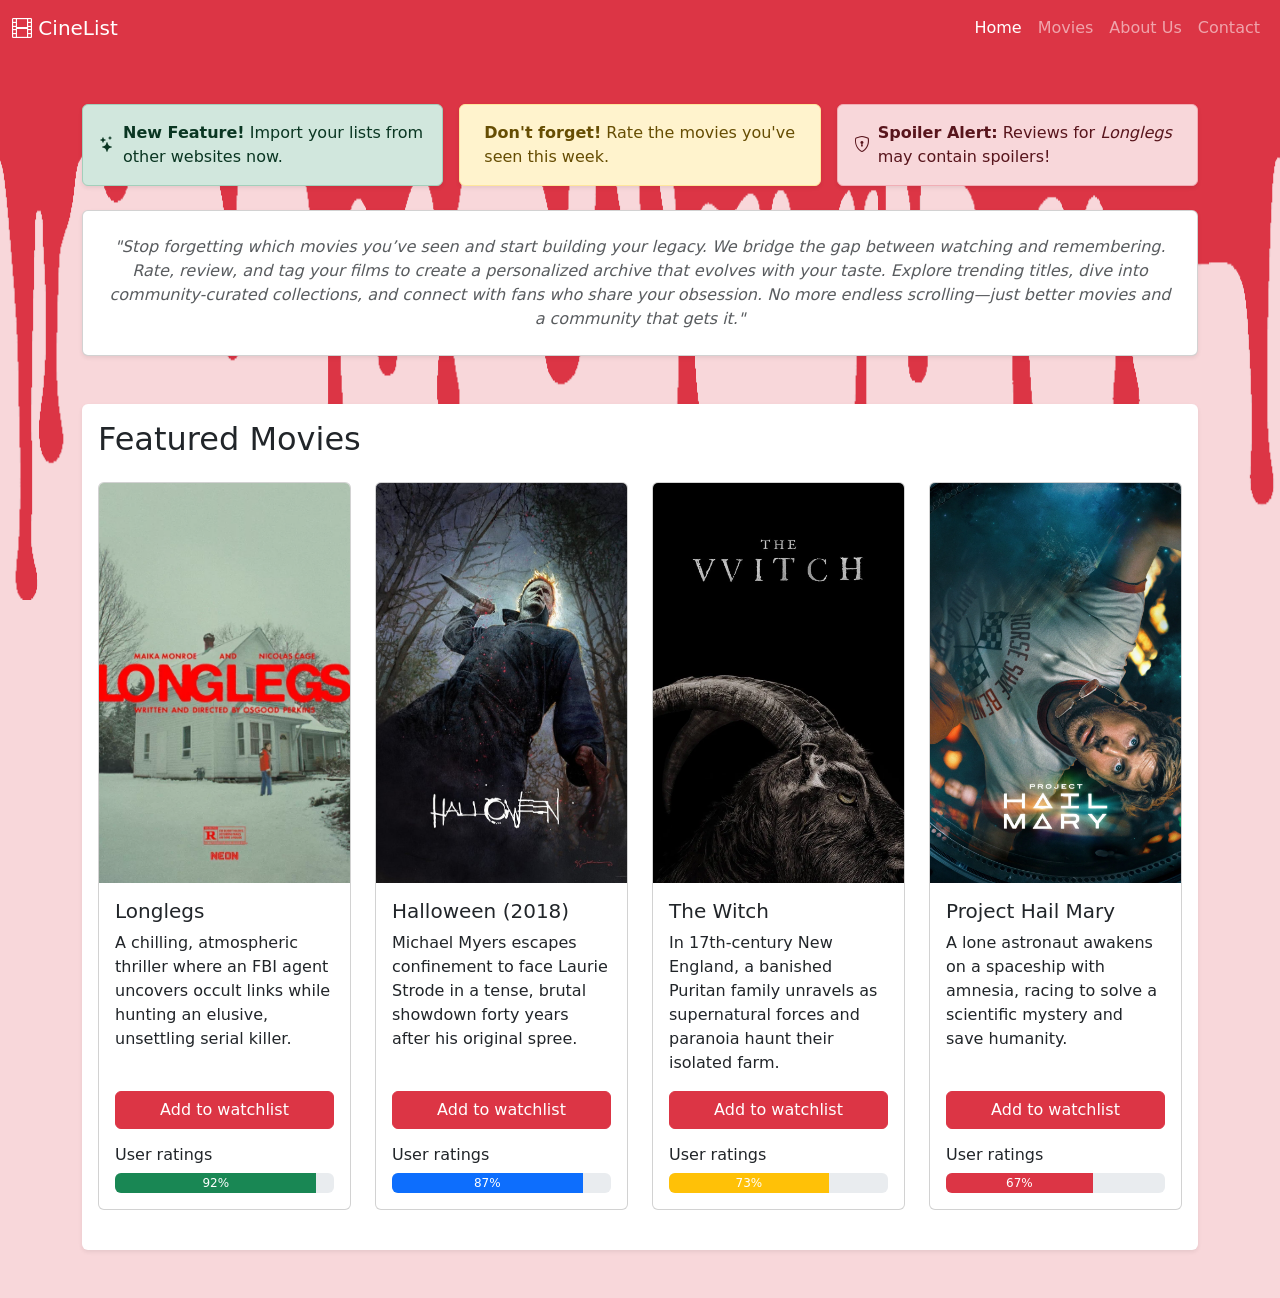
==== index.html @ 08bfcba6 "#" ====
<!DOCTYPE html>
<html lang="en">

<head>
    <meta charset="UTF-8">
    <meta name="viewport" content="width=device-width, initial-scale=1.0">
    <title>CineList - Boostrap Project</title>
    <link href="https://cdn.jsdelivr.net/npm/bootstrap@5.3.3/dist/css/bootstrap.min.css" rel="stylesheet">
    <link rel="stylesheet" href="https://cdn.jsdelivr.net/npm/bootstrap-icons@1.11.3/font/bootstrap-icons.min.css">
    <link rel="stylesheet" href="styles/styles.css">
    <link rel="icon" href="images/icon.png">
</head>

<body>
    <nav class="navbar navbar-expand-lg navbar-dark bg-danger">
        <div class="container-fluid">
            <a class="navbar-brand" href="#"><i class="bi bi-film"></i> CineList</a>
            <button class="navbar-toggler" type="button" data-bs-toggle="collapse" data-bs-target="#navbarNav">
                <span class="navbar-toggler-icon"></span>
            </button>
            <div class="collapse navbar-collapse" id="navbarNav">
                <ul class="navbar-nav ms-auto">
                    <li class="nav-item"><a class="nav-link active" href="index.html">Home</a></li>
                    <li class="nav-item"><a class="nav-link" href="services.html">Movies</a></li>
                    <li class="nav-item"><a class="nav-link" href="aboutus.html">About Us</a></li>
                    <li class="nav-item"><a class="nav-link" href="contact.html">Contact</a></li>
                </ul>
            </div>
        </div>
    </nav>

    <div class="container my-5">
        <div class="row g-3 mb-4">
            <div class="col-12 col-md-4">
                <div class="alert alert-success m-0 shadow-sm d-flex align-items-center" role="alert">
                    <i class="bi bi-stars me-2"></i>
                    <div>
                        <strong>New Feature!</strong> Import your lists from other websites now.
                    </div>
                </div>
            </div>

            <div class="col-12 col-md-4">
                <div class="alert alert-warning m-0 shadow-sm d-flex align-items-center" role="alert">
                    <i class="bi bi-Exclamation-circle me-2"></i>
                    <div>
                        <strong>Don't forget!</strong> Rate the movies you've seen this week.
                    </div>
                </div>
            </div>

            <div class="col-12 col-md-4">
                <div class="alert alert-danger m-0 shadow-sm d-flex align-items-center" role="alert">
                    <i class="bi bi-shield-lock me-2"></i>
                    <div>
                        <strong>Spoiler Alert:</strong> Reviews for <em>Longlegs</em> may contain spoilers!
                    </div>
                </div>
            </div>
        </div>

        <div class="card mb-5 shadow-sm">
            <div class="card-body p-4">
                <p class="card-text text-center text-muted">
                    <i>"Stop forgetting which movies you’ve seen and start building your legacy. We bridge the gap
                        between
                        watching and remembering. Rate, review, and tag your films to create a personalized archive that
                        evolves
                        with your taste. Explore trending titles, dive into community-curated collections, and connect
                        with
                        fans who share your obsession. No more endless scrolling—just better movies and a community that
                        gets it."</i>
                </p>
            </div>
        </div>

        <div class="card shadow-sm border-0">
            <div class="card-body">
                <h2 class="mb-4">Featured Movies</h2>
                <div class="row">

                    <div class="col-12 col-sm-6 col-xl-3 d-flex align-items-stretch">
                        <div class="card mb-4 w-100">
                            <img src="images/movie1.png" class="card-img-top" alt="Longlegs"
                                style="height: 400px; object-fit: cover;">
                            <div class="card-body d-flex flex-column">
                                <h5 class="card-title">Longlegs</h5>
                                <p class="card-text flex-grow-1">A chilling, atmospheric thriller where an FBI agent
                                    uncovers occult links while hunting an elusive, unsettling serial killer.</p>
                                <a href="#" class="btn btn-danger w-100 mb-3">Add to watchlist</a>
                                <h6>User ratings</h6>
                                <div class="progress" style="height: 20px;">
                                    <div class="progress-bar bg-success" style="width: 92%">92%</div>
                                </div>
                            </div>
                        </div>
                    </div>

                    <div class="col-12 col-sm-6 col-xl-3 d-flex align-items-stretch">
                        <div class="card mb-4 w-100">
                            <img src="images/movie3.png" class="card-img-top" alt="Halloween"
                                style="height: 400px; object-fit: cover;">
                            <div class="card-body d-flex flex-column">
                                <h5 class="card-title">Halloween (2018)</h5>
                                <p class="card-text flex-grow-1">Michael Myers escapes confinement to face Laurie Strode
                                    in a tense, brutal showdown forty years after his original spree.</p>
                                <a href="#" class="btn btn-danger w-100 mb-3">Add to watchlist</a>
                                <h6>User ratings</h6>
                                <div class="progress" style="height: 20px;">
                                    <div class="progress-bar" style="width: 87%">87%</div>
                                </div>
                            </div>
                        </div>
                    </div>

                    <div class="col-12 col-sm-6 col-xl-3 d-flex align-items-stretch">
                        <div class="card mb-4 w-100">
                            <img src="images/movie2.png" class="card-img-top" alt="The Witch"
                                style="height: 400px; object-fit: cover;">
                            <div class="card-body d-flex flex-column">
                                <h5 class="card-title">The Witch</h5>
                                <p class="card-text flex-grow-1">In 17th-century New England, a banished Puritan family
                                    unravels as supernatural forces and paranoia haunt their isolated farm.</p>
                                <a href="#" class="btn btn-danger w-100 mb-3">Add to watchlist</a>
                                <h6>User ratings</h6>
                                <div class="progress" style="height: 20px;">
                                    <div class="progress-bar bg-warning" style="width: 73%">73%</div>
                                </div>
                            </div>
                        </div>
                    </div>

                    <div class="col-12 col-sm-6 col-xl-3 d-flex align-items-stretch">
                        <div class="card mb-4 w-100">
                            <img src="images/movie4.png" class="card-img-top" alt="Project Hail Mary"
                                style="height: 400px; object-fit: cover;">
                            <div class="card-body d-flex flex-column">
                                <h5 class="card-title">Project Hail Mary</h5>
                                <p class="card-text flex-grow-1">A lone astronaut awakens on a spaceship with amnesia,
                                    racing to solve a scientific mystery and save humanity.</p>
                                <a href="#" class="btn btn-danger w-100 mb-3">Add to watchlist</a>
                                <h6>User ratings</h6>
                                <div class="progress" style="height: 20px;">
                                    <div class="progress-bar bg-danger" style="width: 67%">67%</div>
                                </div>
                            </div>
                        </div>
                    </div>

                </div>
            </div>
        </div>
    </div>

    <script src="https://cdn.jsdelivr.net/npm/bootstrap@5.3.3/dist/js/bootstrap.bundle.min.js"></script>
</body>

</html>
---- styles/styles.css ----
@import url("https://cdn.jsdelivr.net/npm/bootstrap-icons@1.13.1/font/bootstrap-icons.min.css");

body {
    background-color: #f8d7da;
    background-image: url(../images/dripping.png);
    background-repeat: no-repeat;
    background-size: 100% 600px;
}
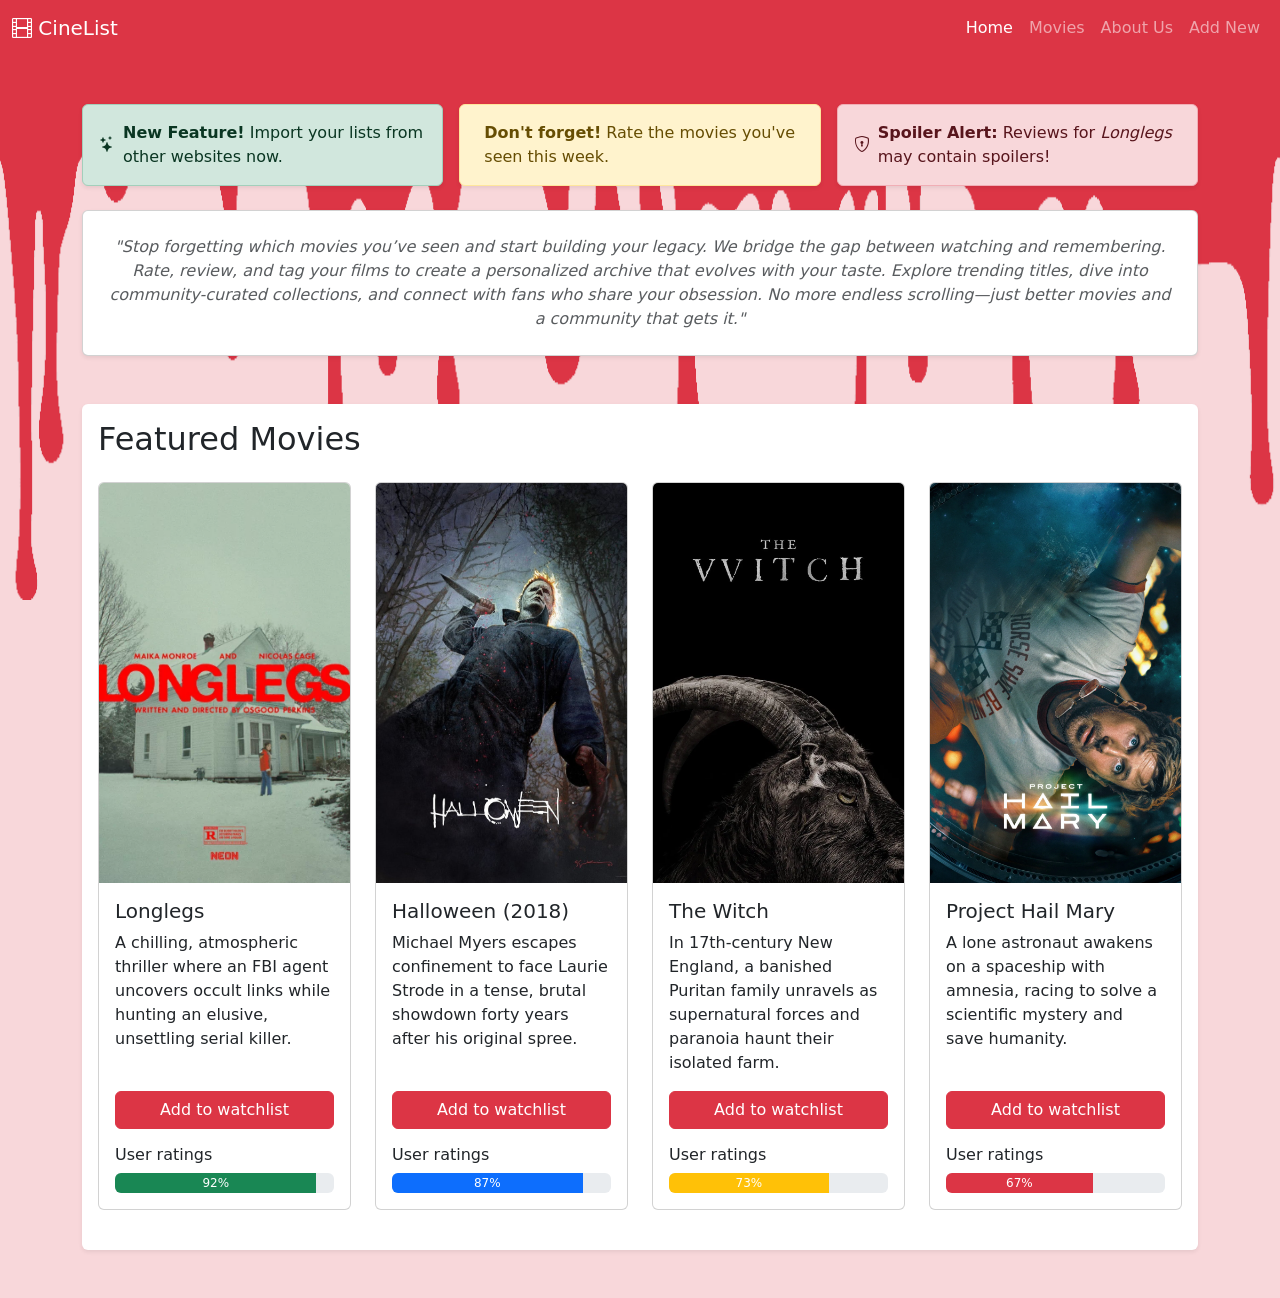
==== commit fbae1fad: "add movie form page" ====
--- a/index.html
+++ b/index.html
@@ -14,7 +14,7 @@
 <body>
     <nav class="navbar navbar-expand-lg navbar-dark bg-danger">
         <div class="container-fluid">
-            <a class="navbar-brand" href="#"><i class="bi bi-film"></i> CineList</a>
+            <a class="navbar-brand" href="index.html"><i class="bi bi-film"></i> CineList</a>
             <button class="navbar-toggler" type="button" data-bs-toggle="collapse" data-bs-target="#navbarNav">
                 <span class="navbar-toggler-icon"></span>
             </button>
@@ -23,7 +23,7 @@
                     <li class="nav-item"><a class="nav-link active" href="index.html">Home</a></li>
                     <li class="nav-item"><a class="nav-link" href="services.html">Movies</a></li>
                     <li class="nav-item"><a class="nav-link" href="aboutus.html">About Us</a></li>
-                    <li class="nav-item"><a class="nav-link" href="contact.html">Contact</a></li>
+                    <li class="nav-item"><a class="nav-link" href="new-movie.html">Add New</a></li>
                 </ul>
             </div>
         </div>
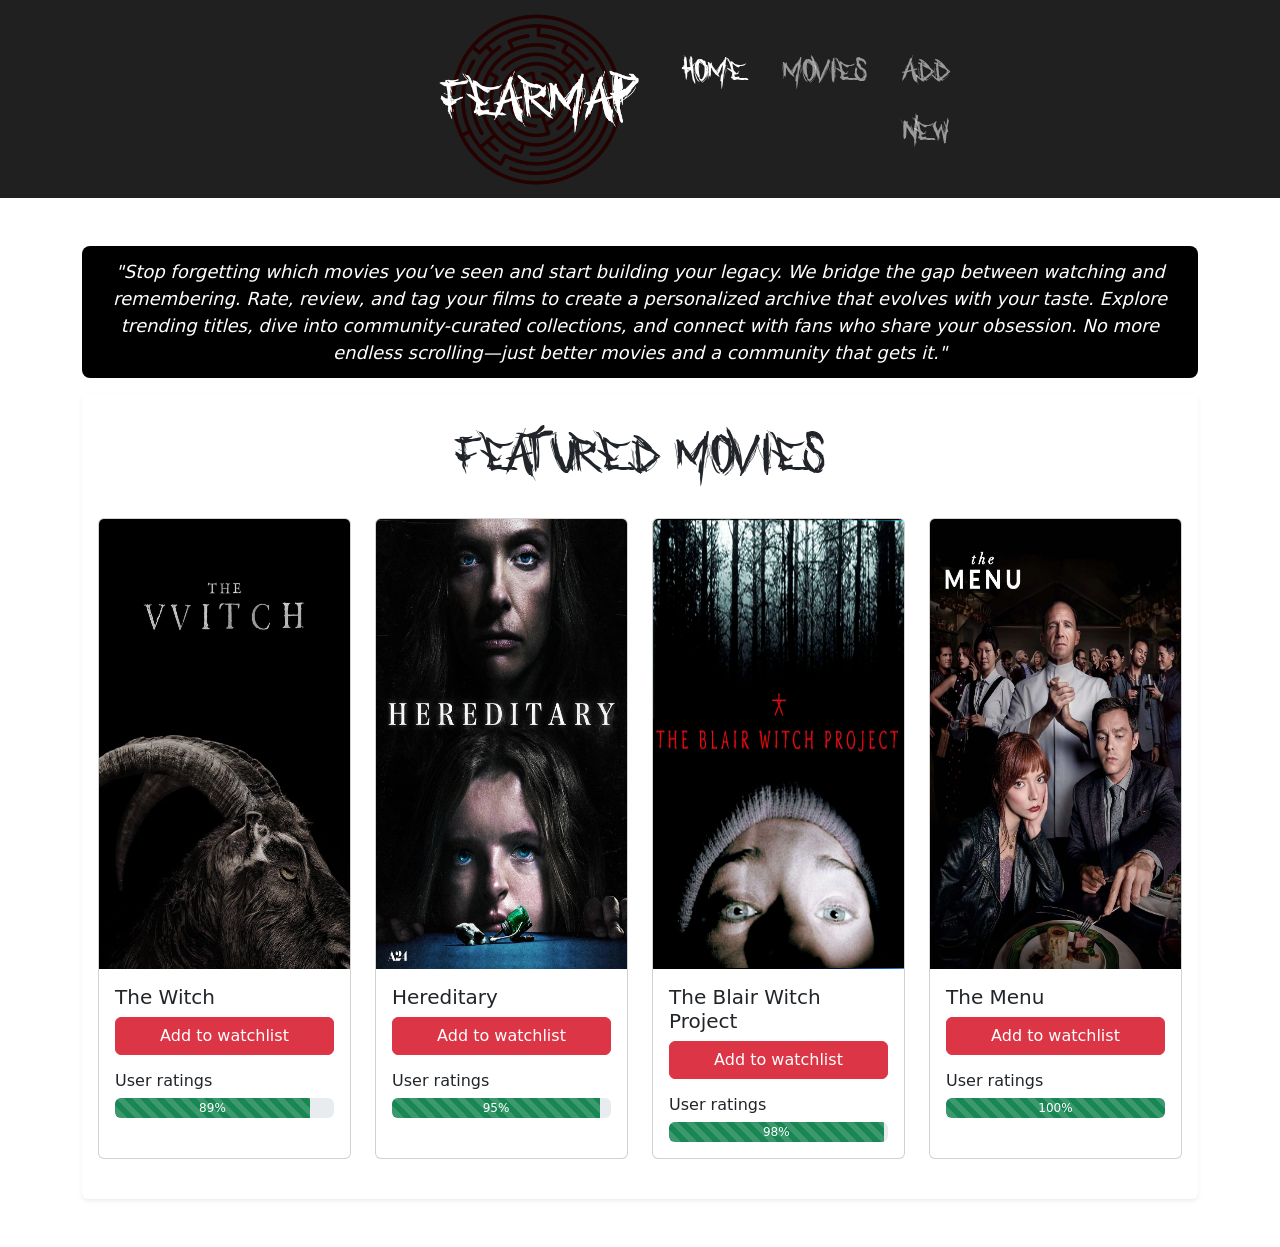
==== commit 1d6df2c2: "style reworked" ====
--- a/index.html
+++ b/index.html
@@ -8,13 +8,13 @@
     <link href="https://cdn.jsdelivr.net/npm/bootstrap@5.3.3/dist/css/bootstrap.min.css" rel="stylesheet">
     <link rel="stylesheet" href="https://cdn.jsdelivr.net/npm/bootstrap-icons@1.11.3/font/bootstrap-icons.min.css">
     <link rel="stylesheet" href="styles/styles.css">
-    <link rel="icon" href="images/icon.png">
+    <link rel="icon" href="images/logo2.png">
 </head>
 
 <body>
-    <nav class="navbar navbar-expand-lg navbar-dark bg-danger">
-        <div class="container-fluid">
-            <a class="navbar-brand" href="index.html"><i class="bi bi-film"></i> CineList</a>
+    <nav class="navbar navbar-expand-lg navbar-dark" style="background-color: rgb(32, 32, 32);">
+        <div class="container-fluid col-12 col-md-4">
+            <a class="navbar-brand" href="index.html"><img src="images/logo.png" style="width: 200px;"></a>
             <button class="navbar-toggler" type="button" data-bs-toggle="collapse" data-bs-target="#navbarNav">
                 <span class="navbar-toggler-icon"></span>
             </button>
@@ -22,7 +22,6 @@
                 <ul class="navbar-nav ms-auto">
                     <li class="nav-item"><a class="nav-link active" href="index.html">Home</a></li>
                     <li class="nav-item"><a class="nav-link" href="services.html">Movies</a></li>
-                    <li class="nav-item"><a class="nav-link" href="aboutus.html">About Us</a></li>
                     <li class="nav-item"><a class="nav-link" href="new-movie.html">Add New</a></li>
                 </ul>
             </div>
@@ -30,67 +29,30 @@
     </nav>
 
     <div class="container my-5">
-        <div class="row g-3 mb-4">
-            <div class="col-12 col-md-4">
-                <div class="alert alert-success m-0 shadow-sm d-flex align-items-center" role="alert">
-                    <i class="bi bi-stars me-2"></i>
-                    <div>
-                        <strong>New Feature!</strong> Import your lists from other websites now.
-                    </div>
-                </div>
-            </div>
-
-            <div class="col-12 col-md-4">
-                <div class="alert alert-warning m-0 shadow-sm d-flex align-items-center" role="alert">
-                    <i class="bi bi-Exclamation-circle me-2"></i>
-                    <div>
-                        <strong>Don't forget!</strong> Rate the movies you've seen this week.
-                    </div>
-                </div>
-            </div>
-
-            <div class="col-12 col-md-4">
-                <div class="alert alert-danger m-0 shadow-sm d-flex align-items-center" role="alert">
-                    <i class="bi bi-shield-lock me-2"></i>
-                    <div>
-                        <strong>Spoiler Alert:</strong> Reviews for <em>Longlegs</em> may contain spoilers!
-                    </div>
-                </div>
-            </div>
-        </div>
-
-        <div class="card mb-5 shadow-sm">
-            <div class="card-body p-4">
-                <p class="card-text text-center text-muted">
-                    <i>"Stop forgetting which movies you’ve seen and start building your legacy. We bridge the gap
+                <p class="card-text text-center" style="font-size: 18px; padding: 12px; border-radius: 8px; background-color: black; color: white; font-style: oblique;">
+                    "Stop forgetting which movies you’ve seen and start building your legacy. We bridge the gap
                         between
                         watching and remembering. Rate, review, and tag your films to create a personalized archive that
                         evolves
                         with your taste. Explore trending titles, dive into community-curated collections, and connect
                         with
                         fans who share your obsession. No more endless scrolling—just better movies and a community that
-                        gets it."</i>
+                        gets it."
                 </p>
-            </div>
-        </div>
 
         <div class="card shadow-sm border-0">
             <div class="card-body">
-                <h2 class="mb-4">Featured Movies</h2>
+                <h2 class="mb-4 text-center">Featured Movies</h2>
                 <div class="row">
-
                     <div class="col-12 col-sm-6 col-xl-3 d-flex align-items-stretch">
                         <div class="card mb-4 w-100">
-                            <img src="images/movie1.png" class="card-img-top" alt="Longlegs"
-                                style="height: 400px; object-fit: cover;">
+                            <img src="images/thewitchposter.png" class="card-img-top" style="height: 450px;">
                             <div class="card-body d-flex flex-column">
-                                <h5 class="card-title">Longlegs</h5>
-                                <p class="card-text flex-grow-1">A chilling, atmospheric thriller where an FBI agent
-                                    uncovers occult links while hunting an elusive, unsettling serial killer.</p>
+                                <h5 class="card-title">The Witch</h5>
                                 <a href="#" class="btn btn-danger w-100 mb-3">Add to watchlist</a>
                                 <h6>User ratings</h6>
                                 <div class="progress" style="height: 20px;">
-                                    <div class="progress-bar bg-success" style="width: 92%">92%</div>
+                                    <div class="progress-bar progress-bar-striped progress-bar-animated bg-success" style="width: 89%">89%</div>
                                 </div>
                             </div>
                         </div>
@@ -98,16 +60,13 @@
 
                     <div class="col-12 col-sm-6 col-xl-3 d-flex align-items-stretch">
                         <div class="card mb-4 w-100">
-                            <img src="images/movie3.png" class="card-img-top" alt="Halloween"
-                                style="height: 400px; object-fit: cover;">
+                            <img src="images/hereditaryposter.png" class="card-img-top" style="height: 450px;">
                             <div class="card-body d-flex flex-column">
-                                <h5 class="card-title">Halloween (2018)</h5>
-                                <p class="card-text flex-grow-1">Michael Myers escapes confinement to face Laurie Strode
-                                    in a tense, brutal showdown forty years after his original spree.</p>
+                                <h5 class="card-title">Hereditary</h5>
                                 <a href="#" class="btn btn-danger w-100 mb-3">Add to watchlist</a>
                                 <h6>User ratings</h6>
                                 <div class="progress" style="height: 20px;">
-                                    <div class="progress-bar" style="width: 87%">87%</div>
+                                    <div class="progress-bar progress-bar-striped progress-bar-animated bg-success" style="width: 95%">95%</div>
                                 </div>
                             </div>
                         </div>
@@ -115,16 +74,13 @@
 
                     <div class="col-12 col-sm-6 col-xl-3 d-flex align-items-stretch">
                         <div class="card mb-4 w-100">
-                            <img src="images/movie2.png" class="card-img-top" alt="The Witch"
-                                style="height: 400px; object-fit: cover;">
+                            <img src="images/theblairwitchposter.png" class="card-img-top" style="height: 450px;">
                             <div class="card-body d-flex flex-column">
-                                <h5 class="card-title">The Witch</h5>
-                                <p class="card-text flex-grow-1">In 17th-century New England, a banished Puritan family
-                                    unravels as supernatural forces and paranoia haunt their isolated farm.</p>
+                                <h5 class="card-title">The Blair Witch Project</h5>
                                 <a href="#" class="btn btn-danger w-100 mb-3">Add to watchlist</a>
                                 <h6>User ratings</h6>
                                 <div class="progress" style="height: 20px;">
-                                    <div class="progress-bar bg-warning" style="width: 73%">73%</div>
+                                    <div class="progress-bar progress-bar-striped progress-bar-animated bg-success" style="width: 98%">98%</div>
                                 </div>
                             </div>
                         </div>
@@ -132,16 +88,13 @@
 
                     <div class="col-12 col-sm-6 col-xl-3 d-flex align-items-stretch">
                         <div class="card mb-4 w-100">
-                            <img src="images/movie4.png" class="card-img-top" alt="Project Hail Mary"
-                                style="height: 400px; object-fit: cover;">
+                            <img src="images/themenuposter.png" class="card-img-top" style="height: 450px;">
                             <div class="card-body d-flex flex-column">
-                                <h5 class="card-title">Project Hail Mary</h5>
-                                <p class="card-text flex-grow-1">A lone astronaut awakens on a spaceship with amnesia,
-                                    racing to solve a scientific mystery and save humanity.</p>
+                                <h5 class="card-title">The Menu</h5>
                                 <a href="#" class="btn btn-danger w-100 mb-3">Add to watchlist</a>
                                 <h6>User ratings</h6>
                                 <div class="progress" style="height: 20px;">
-                                    <div class="progress-bar bg-danger" style="width: 67%">67%</div>
+                                    <div class="progress-bar progress-bar-striped progress-bar-animated bg-success" style="width: 100%">100%</div>
                                 </div>
                             </div>
                         </div>
--- a/styles/styles.css
+++ b/styles/styles.css
@@ -1,8 +1,24 @@
 @import url("https://cdn.jsdelivr.net/npm/bootstrap-icons@1.13.1/font/bootstrap-icons.min.css");
+@font-face {
+    font-family: 'Who asks Satan';
+    src: url('WhoasksSatan.woff2') format('woff2'),
+        url('WhoasksSatan.woff') format('woff');
+    font-weight: normal;
+    font-style: normal;
+    font-display: swap;
+}
+nav{
+    font-family: 'Who asks Satan';
+    font-size: 40px;
+}
+nav li{
+    margin-left: 20px;
+}
+h2{
+    font-family: 'Who asks Satan';
+    font-size: 70px;
+}
 
 body {
-    background-color: #f8d7da;
-    background-image: url(../images/dripping.png);
-    background-repeat: no-repeat;
-    background-size: 100% 600px;
+
 }
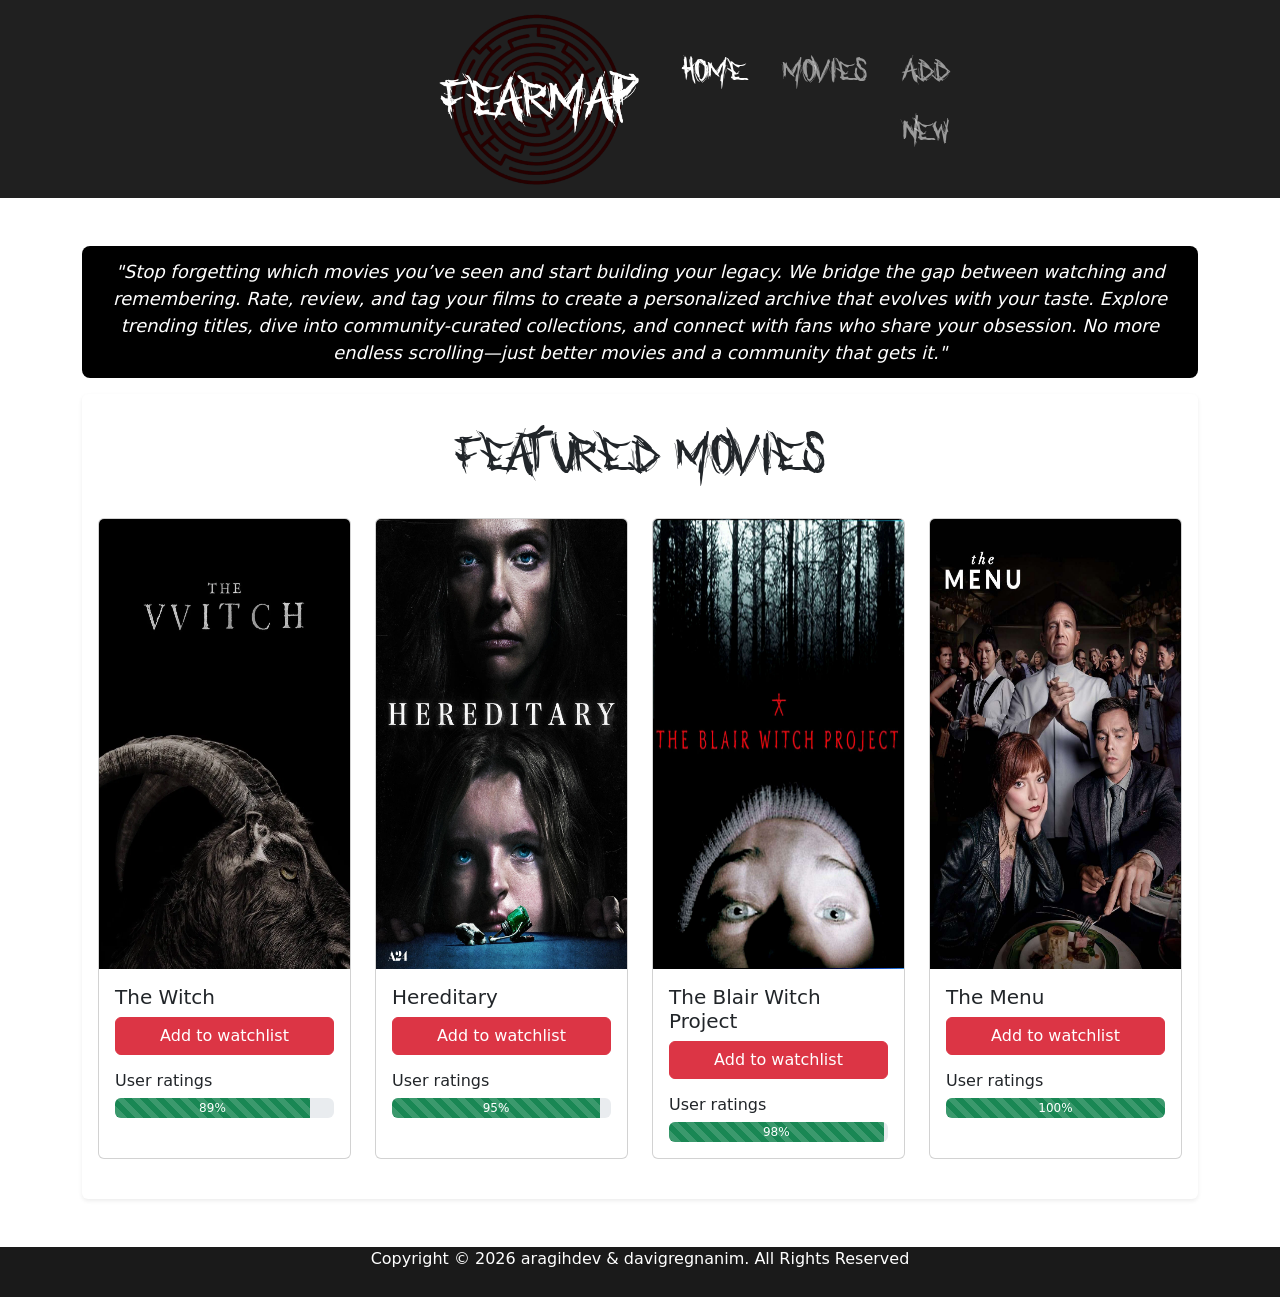
==== commit 5309f3e4: "style reworked" ====
--- a/index.html
+++ b/index.html
@@ -4,7 +4,7 @@
 <head>
     <meta charset="UTF-8">
     <meta name="viewport" content="width=device-width, initial-scale=1.0">
-    <title>CineList - Boostrap Project</title>
+    <title>FearMap - Bootstrap</title>
     <link href="https://cdn.jsdelivr.net/npm/bootstrap@5.3.3/dist/css/bootstrap.min.css" rel="stylesheet">
     <link rel="stylesheet" href="https://cdn.jsdelivr.net/npm/bootstrap-icons@1.11.3/font/bootstrap-icons.min.css">
     <link rel="stylesheet" href="styles/styles.css">
@@ -104,6 +104,9 @@
             </div>
         </div>
     </div>
+    <footer style="text-align: center; background-color: rgb(26,26,26); color: white; padding-bottom: 10px;">
+        <p>Copyright &copy; 2026 aragihdev & davigregnanim. All Rights Reserved</p>
+    </footer>
 
     <script src="https://cdn.jsdelivr.net/npm/bootstrap@5.3.3/dist/js/bootstrap.bundle.min.js"></script>
 </body>
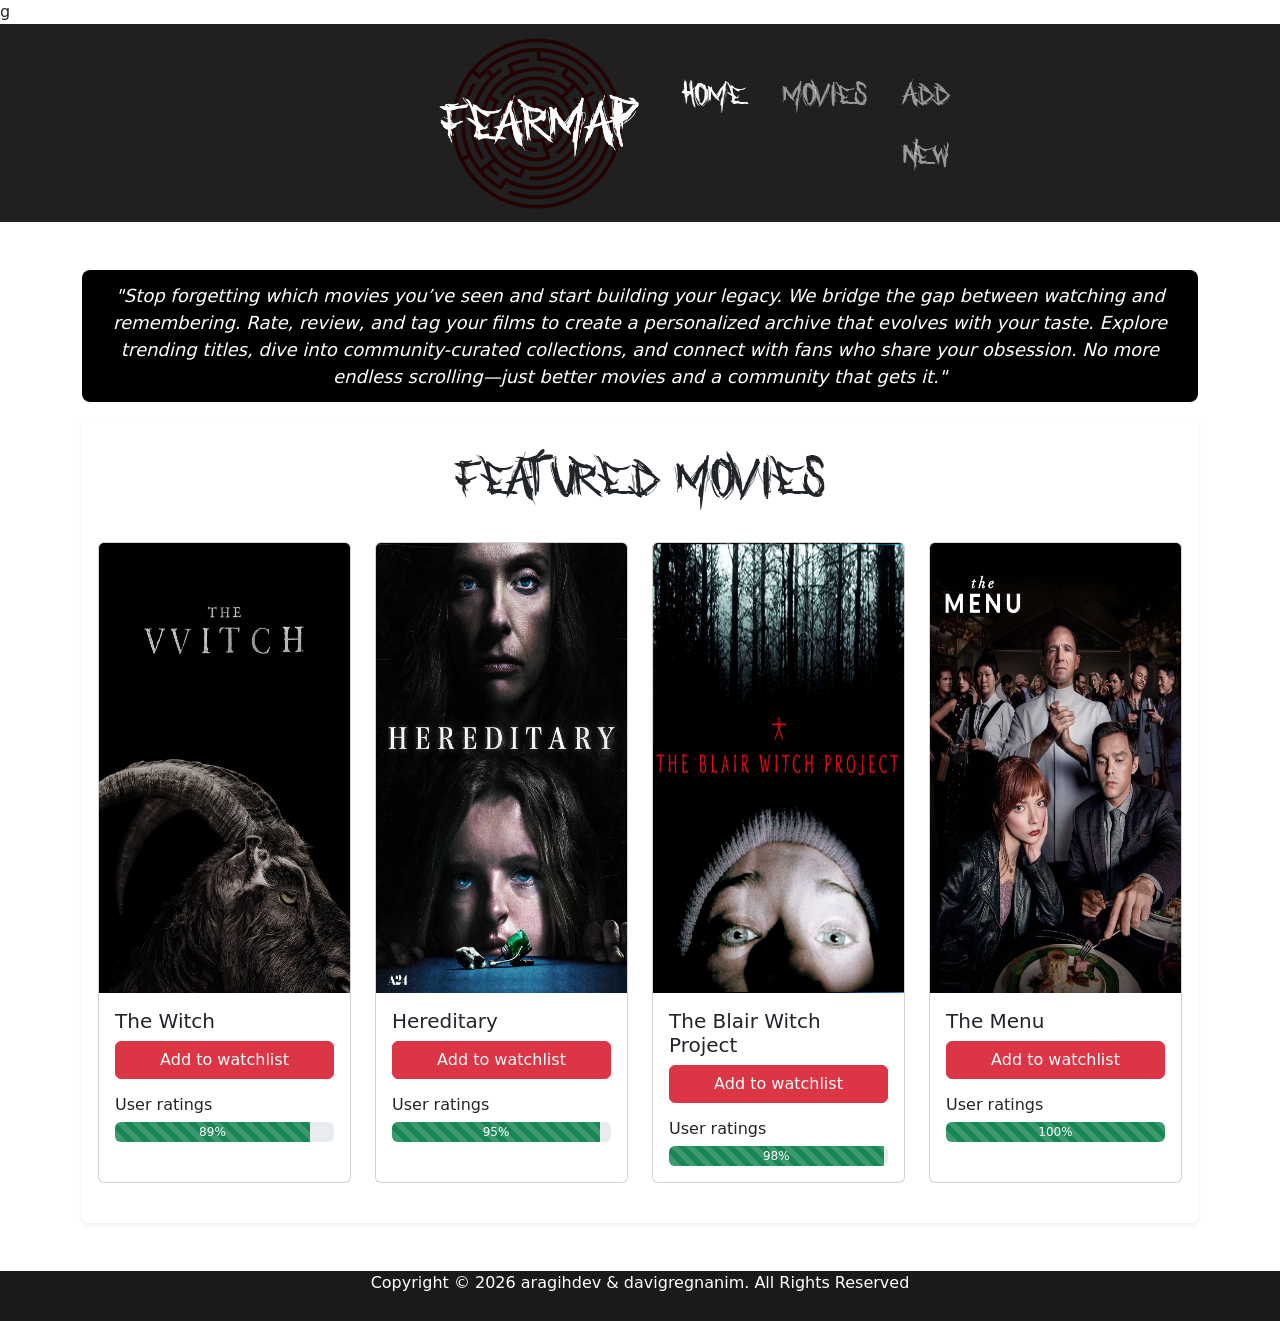
==== commit 9639227e: "style reworked" ====
--- a/index.html
+++ b/index.html
@@ -1,7 +1,7 @@
 <!DOCTYPE html>
 <html lang="en">
 
-<head>
+<head>g
     <meta charset="UTF-8">
     <meta name="viewport" content="width=device-width, initial-scale=1.0">
     <title>FearMap - Bootstrap</title>
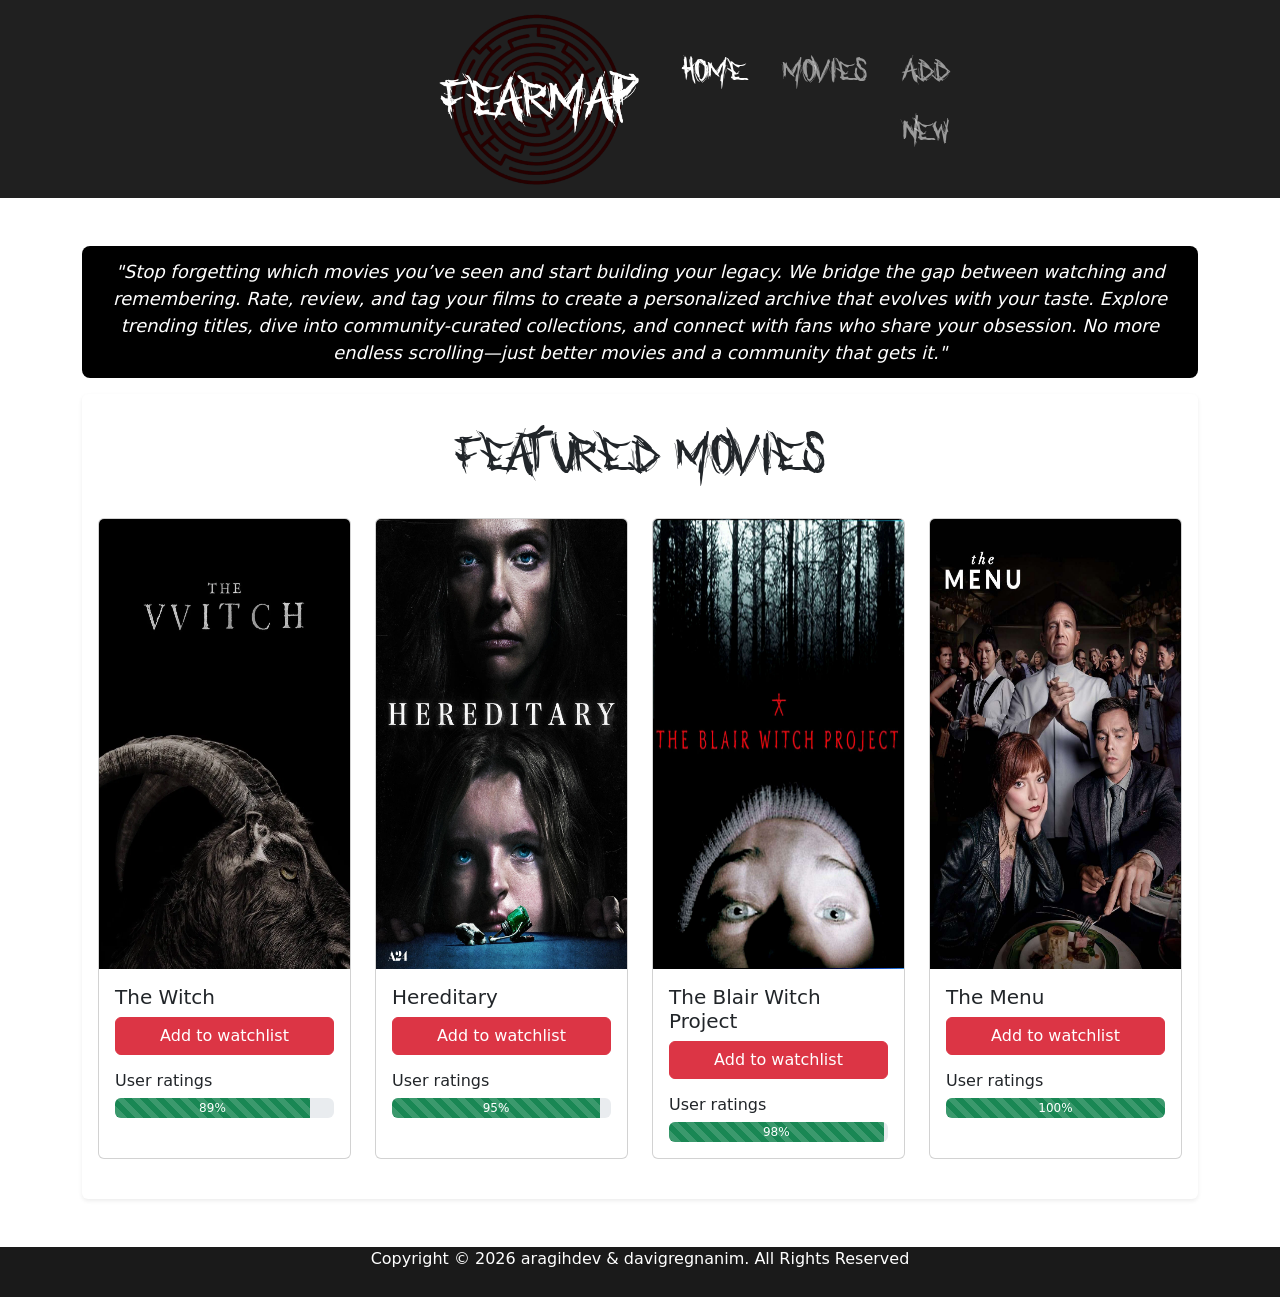
==== commit 22cc8a64: "style reworked" ====
--- a/index.html
+++ b/index.html
@@ -1,7 +1,7 @@
 <!DOCTYPE html>
 <html lang="en">
 
-<head>g
+<head>
     <meta charset="UTF-8">
     <meta name="viewport" content="width=device-width, initial-scale=1.0">
     <title>FearMap - Bootstrap</title>
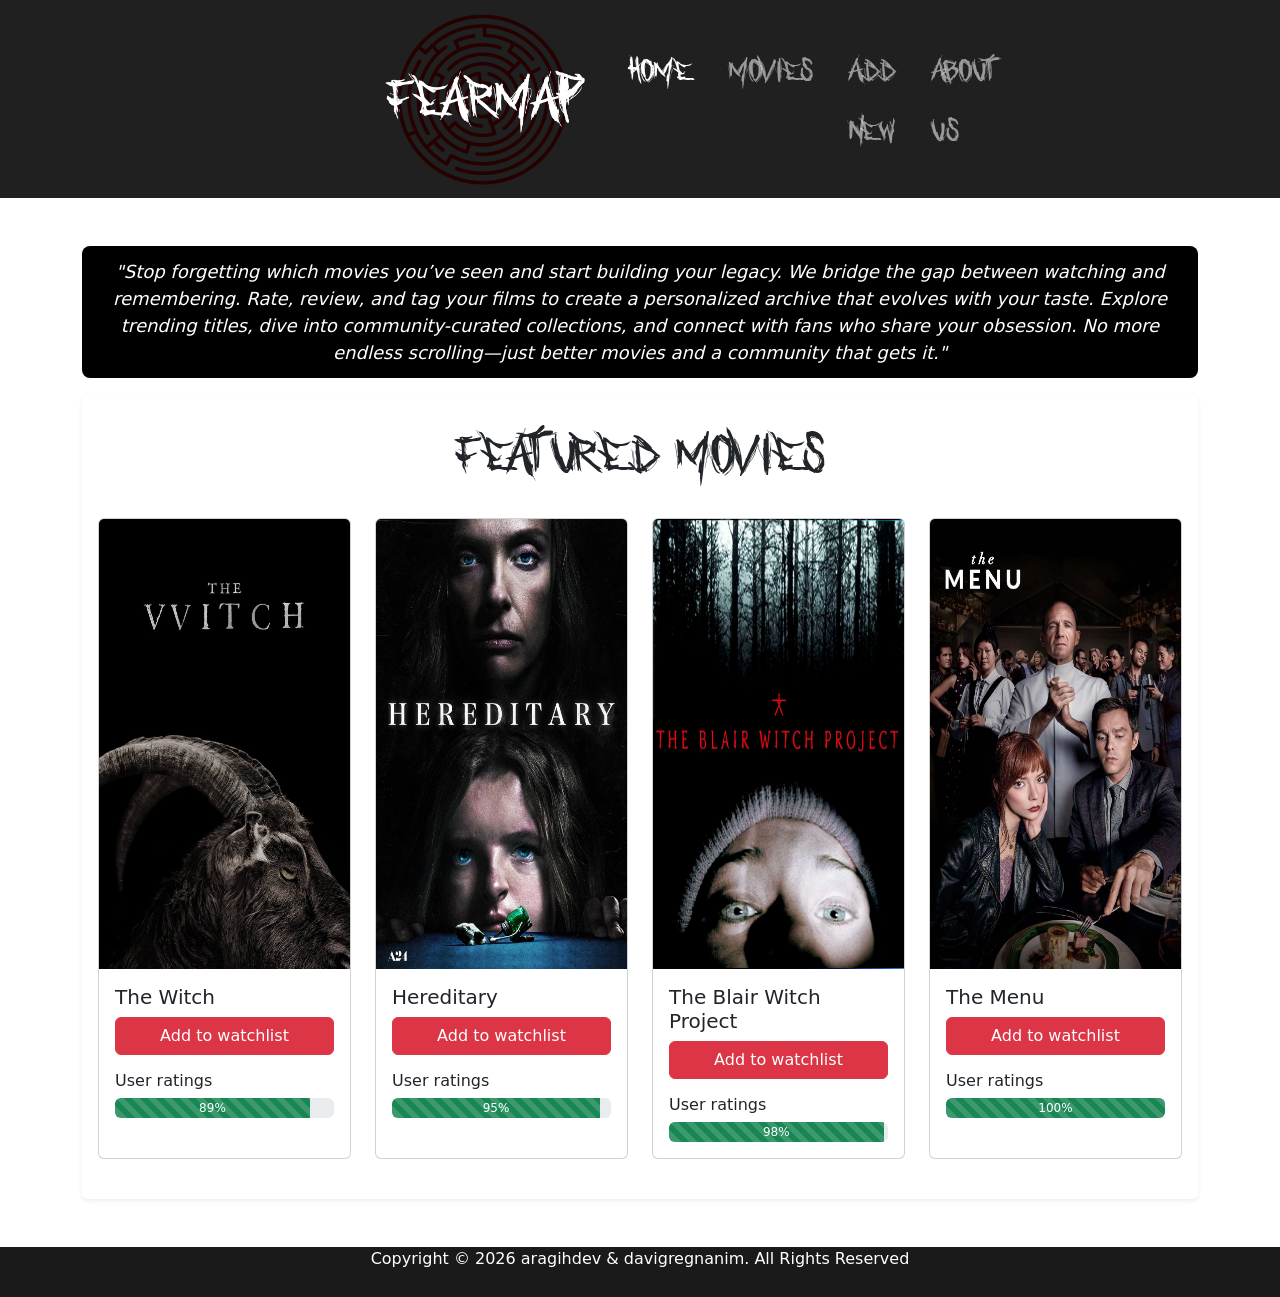
==== commit 4cd75377: "added about us page" ====
--- a/index.html
+++ b/index.html
@@ -13,7 +13,7 @@
 
 <body>
     <nav class="navbar navbar-expand-lg navbar-dark" style="background-color: rgb(32, 32, 32);">
-        <div class="container-fluid col-12 col-md-4">
+        <div class="container-fluid col-12 col-md-5">
             <a class="navbar-brand" href="index.html"><img src="images/logo.png" style="width: 200px;"></a>
             <button class="navbar-toggler" type="button" data-bs-toggle="collapse" data-bs-target="#navbarNav">
                 <span class="navbar-toggler-icon"></span>
@@ -23,6 +23,7 @@
                     <li class="nav-item"><a class="nav-link active" href="index.html">Home</a></li>
                     <li class="nav-item"><a class="nav-link" href="services.html">Movies</a></li>
                     <li class="nav-item"><a class="nav-link" href="new-movie.html">Add New</a></li>
+                    <li class="nav-item"><a class="nav-link" href="aboutus.html">About Us</a></li>
                 </ul>
             </div>
         </div>
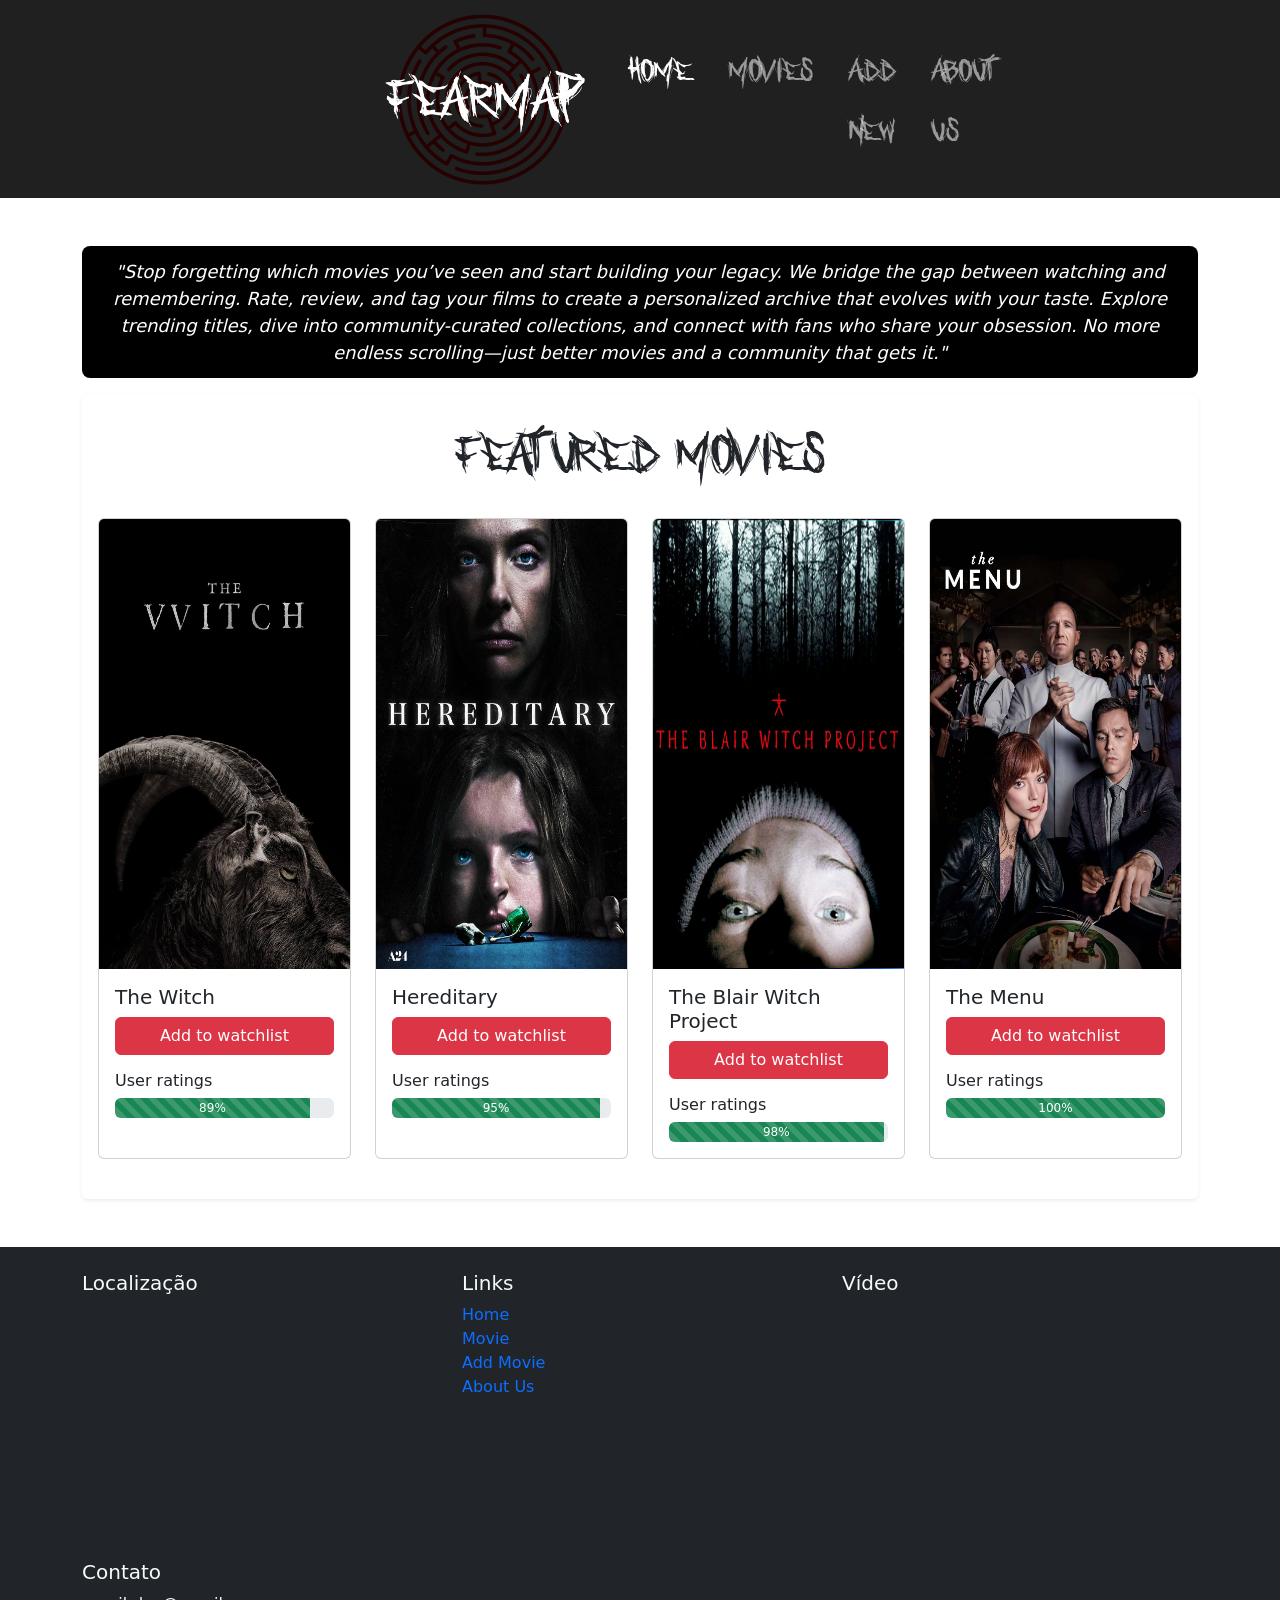
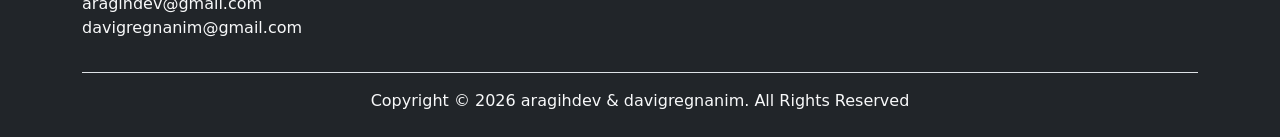
==== commit f3736dcd: "added detailed footer" ====
--- a/index.html
+++ b/index.html
@@ -105,8 +105,48 @@
             </div>
         </div>
     </div>
-    <footer style="text-align: center; background-color: rgb(26,26,26); color: white; padding-bottom: 10px;">
-        <p>Copyright &copy; 2026 aragihdev & davigregnanim. All Rights Reserved</p>
+    <footer class="bg-dark text-light mt-4 p-4">
+        <div class="container">
+            <div class="row">
+               
+                <div class="col-md-4 col-sm-12">
+                    <h5>Localização</h5>
+                    <iframe
+                        src="https://www.google.com/maps/embed?pb=!1m18!1m12!1m3!1d2996.7092738912193!2d-73.26192272345976!3d41.315187800469715!2m3!1f0!2f0!3f0!3m2!1i1024!2i768!4f13.1!3m3!1m2!1s0x89e8081dd31a2c0d%3A0x9b9c1e43a8b7758c!2s30%20Knollwood%20St%2C%20Monroe%2C%20CT%2006468%2C%20EUA!5e0!3m2!1spt-BR!2sbr!4v1777559242371!5m2!1spt-BR!2sbr"
+                        width="100%" height="200" style="border:0;" allowfullscreen="" loading="lazy"
+                        referrerpolicy="no-referrer-when-downgrade">></iframe>
+                </div>
+
+                
+                <div class="col-md-4 col-sm-12">
+                    <h5>Links</h5>
+                    <ul class="list-unstyled">
+                        <li><a href="index.html" class="text-decoration-none">Home</a></li>
+                        <li><a href="services.html" class="text-decoration-none">Movie</a></li>
+                        <li><a href="new-movie.html" class="text-decoration-none">Add Movie</a></li>
+                        <li><a href="Aboutus.html" class="text-decoration-none">About Us</a></li>
+                    </ul>
+                </div>
+
+                
+
+               
+                <div class="col-md-4 col-sm-12">
+                    <h5>Vídeo</h5>
+                    <iframe width="100%" height="250" src="https://www.youtube.com/embed/i522GfzdP6g?si=7eR2wF1TC4xogl-y" title="YouTube video player" frameborder="0" allow="accelerometer; autoplay; clipboard-write; encrypted-media; gyroscope; picture-in-picture; web-share" referrerpolicy="strict-origin-when-cross-origin" allowfullscreen></iframe>
+                </div>
+                <div class="col-md-4 col-sm-12">
+                    <h5>Contato</h5>
+                    <p>aragihdev@gmail.com<br>davigregnanim@gmail.com</p>
+                </div>
+
+            </div>
+
+           
+            <div class="text-center border-top pt-3 mt-3">
+                <p class="mb-0">Copyright &copy; 2026 aragihdev & davigregnanim. All Rights Reserved</p>
+            </div>
+        </div>
     </footer>
 
     <script src="https://cdn.jsdelivr.net/npm/bootstrap@5.3.3/dist/js/bootstrap.bundle.min.js"></script>
